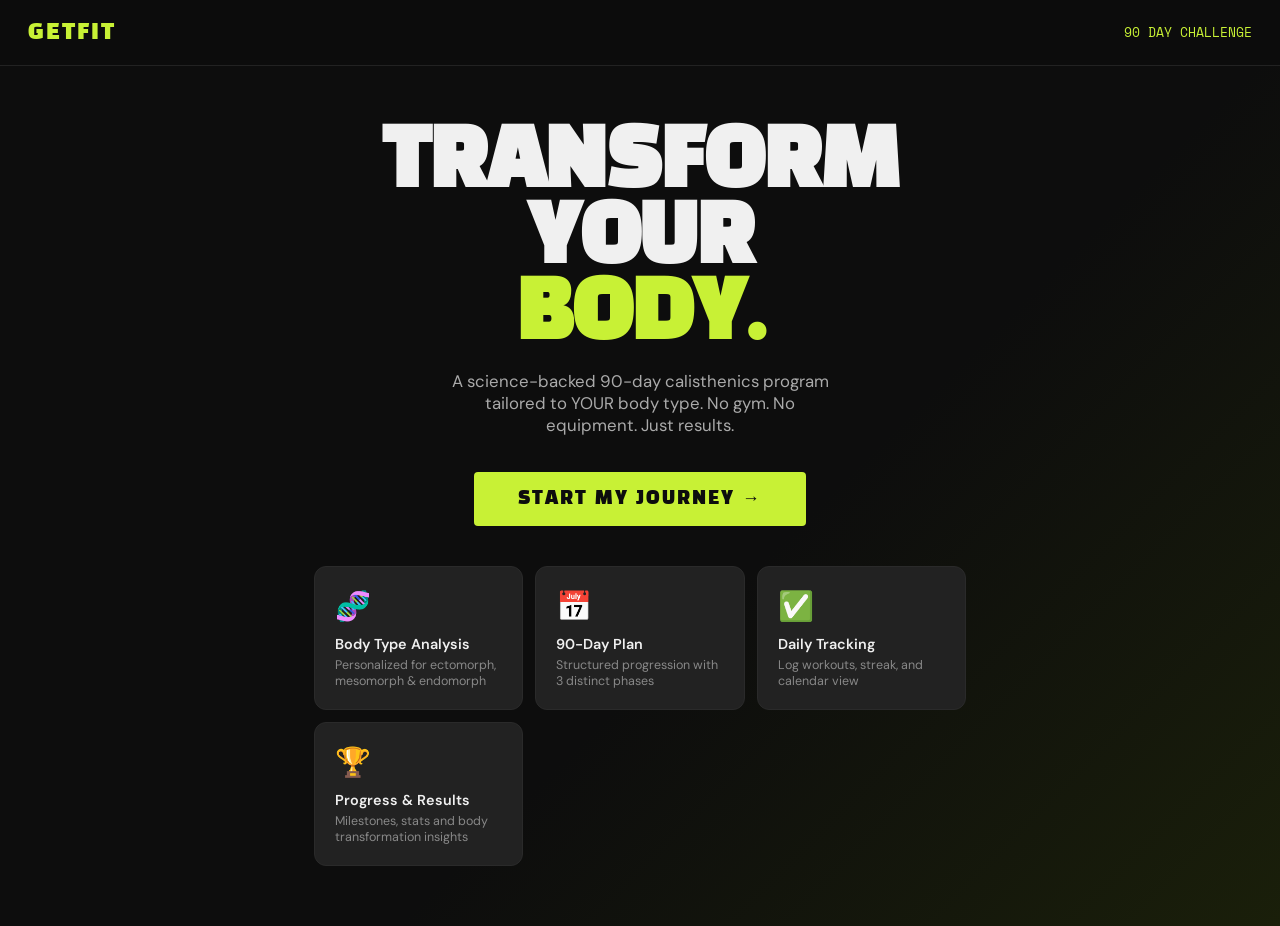
==== index.html @ 07b2e041 "Rename GetFit.html to index.html" ====
<!DOCTYPE html>
<html lang="en">
<head>
<meta charset="UTF-8">
<meta name="viewport" content="width=device-width, initial-scale=1.0">
<title>GET FIT — 90 Day Challenge</title>
<link href="https://fonts.googleapis.com/css2?family=Black+Han+Sans&family=DM+Sans:wght@300;400;500;600&family=Space+Mono:wght@400;700&display=swap" rel="stylesheet">
<style>
  :root {
    --lime: #C8F135;
    --dark: #0D0D0D;
    --mid: #1A1A1A;
    --card: #222222;
    --muted: #555;
    --text: #F0F0F0;
    --accent: #FF5733;
    --blue: #3BAFDA;
  }
  *{margin:0;padding:0;box-sizing:border-box;}
  body{background:var(--dark);color:var(--text);font-family:'DM Sans',sans-serif;min-height:100vh;overflow-x:hidden;}
  
  /* NAV */
  nav{display:flex;justify-content:space-between;align-items:center;padding:18px 28px;border-bottom:1px solid #222;position:sticky;top:0;z-index:100;background:rgba(13,13,13,0.95);backdrop-filter:blur(8px);}
  .logo{font-family:'Black Han Sans',sans-serif;font-size:1.4rem;letter-spacing:2px;color:var(--lime);}
  .nav-day{font-family:'Space Mono',monospace;font-size:.8rem;color:var(--muted);}
  .nav-streak{background:var(--lime);color:var(--dark);border-radius:20px;padding:4px 12px;font-family:'Space Mono',monospace;font-size:.75rem;font-weight:700;}
  
  /* SCREENS */
  .screen{display:none;min-height:calc(100vh - 61px);}
  .screen.active{display:block;}
  
  /* ONBOARDING */
  #onboarding{background:linear-gradient(135deg,#0D0D0D 60%,#1a1f0a);}
  .onb-hero{text-align:center;padding:60px 24px 40px;}
  .onb-hero h1{font-family:'Black Han Sans',sans-serif;font-size:clamp(2.8rem,8vw,5rem);line-height:.95;letter-spacing:-1px;margin-bottom:16px;}
  .onb-hero h1 span{color:var(--lime);}
  .onb-hero p{color:#aaa;font-size:1.05rem;max-width:400px;margin:0 auto 36px;}
  .start-btn{background:var(--lime);color:var(--dark);border:none;padding:16px 44px;font-family:'Black Han Sans',sans-serif;font-size:1.1rem;letter-spacing:2px;border-radius:4px;cursor:pointer;transition:transform .15s,box-shadow .15s;}
  .start-btn:hover{transform:translateY(-2px);box-shadow:0 8px 30px rgba(200,241,53,.3);}
  .features-grid{display:grid;grid-template-columns:repeat(auto-fit,minmax(160px,1fr));gap:12px;padding:0 24px 60px;max-width:700px;margin:0 auto;}
  .feat-card{background:var(--card);border-radius:12px;padding:20px;border:1px solid #2a2a2a;}
  .feat-icon{font-size:1.8rem;margin-bottom:10px;}
  .feat-card h3{font-size:.9rem;font-weight:600;margin-bottom:4px;}
  .feat-card p{font-size:.78rem;color:#888;}
  
  /* QUIZ */
  #quiz{padding:30px 24px;max-width:600px;margin:0 auto;}
  .progress-bar{height:4px;background:#222;border-radius:2px;margin-bottom:36px;}
  .progress-fill{height:100%;background:var(--lime);border-radius:2px;transition:width .4s;}
  .q-label{font-family:'Space Mono',monospace;font-size:.7rem;color:var(--lime);letter-spacing:3px;margin-bottom:10px;}
  .q-text{font-family:'Black Han Sans',sans-serif;font-size:1.8rem;line-height:1.1;margin-bottom:28px;}
  .options{display:grid;gap:10px;}
  .option-btn{background:var(--card);border:1.5px solid #333;border-radius:10px;padding:16px 20px;text-align:left;color:var(--text);cursor:pointer;font-family:'DM Sans',sans-serif;font-size:.95rem;transition:all .2s;display:flex;align-items:center;gap:14px;}
  .option-btn:hover{border-color:var(--lime);background:#2a2a00;}
  .option-btn.selected{border-color:var(--lime);background:rgba(200,241,53,.12);color:var(--lime);}
  .option-icon{font-size:1.5rem;width:36px;flex-shrink:0;}
  .q-nav{display:flex;gap:12px;margin-top:28px;}
  .q-back{background:transparent;border:1.5px solid #333;color:#aaa;padding:12px 24px;border-radius:8px;cursor:pointer;font-family:'DM Sans',sans-serif;}
  .q-next{background:var(--lime);color:var(--dark);border:none;padding:12px 32px;border-radius:8px;cursor:pointer;font-family:'Black Han Sans',sans-serif;letter-spacing:1px;flex:1;font-size:1rem;}
  .q-next:disabled{opacity:.3;cursor:not-allowed;}
  
  /* RESULT / PLAN */
  #plan{padding:24px;max-width:680px;margin:0 auto;}
  .body-type-badge{display:inline-flex;align-items:center;gap:10px;background:var(--card);border:1px solid var(--lime);border-radius:30px;padding:10px 20px;margin-bottom:24px;}
  .bt-label{font-family:'Space Mono',monospace;font-size:.7rem;color:var(--lime);}
  .bt-name{font-family:'Black Han Sans',sans-serif;font-size:1.1rem;}
  .plan-hero h2{font-family:'Black Han Sans',sans-serif;font-size:2rem;line-height:1.1;margin-bottom:8px;}
  .plan-hero p{color:#aaa;font-size:.95rem;margin-bottom:24px;}
  .stats-row{display:grid;grid-template-columns:repeat(3,1fr);gap:10px;margin-bottom:24px;}
  .stat-box{background:var(--card);border-radius:10px;padding:16px;text-align:center;border:1px solid #2a2a2a;}
  .stat-num{font-family:'Black Han Sans',sans-serif;font-size:1.5rem;color:var(--lime);}
  .stat-lbl{font-size:.72rem;color:#888;margin-top:2px;}
  .section-title{font-family:'Black Han Sans',sans-serif;font-size:1rem;letter-spacing:2px;color:var(--muted);margin:28px 0 12px;text-transform:uppercase;}
  
  /* WEEKS */
  .week-card{background:var(--card);border-radius:12px;margin-bottom:12px;overflow:hidden;border:1px solid #2a2a2a;}
  .week-header{display:flex;align-items:center;gap:14px;padding:16px 20px;cursor:pointer;transition:background .2s;}
  .week-header:hover{background:#2a2a2a;}
  .week-num{font-family:'Space Mono',monospace;font-size:.7rem;color:var(--lime);background:rgba(200,241,53,.1);border-radius:6px;padding:4px 10px;}
  .week-title{font-weight:600;font-size:.95rem;flex:1;}
  .week-phase{font-size:.78rem;color:#888;}
  .week-chevron{color:#555;font-size:1.1rem;transition:transform .3s;}
  .week-card.open .week-chevron{transform:rotate(180deg);}
  .week-body{display:none;padding:0 20px 16px;}
  .week-card.open .week-body{display:block;}
  .day-list{display:grid;gap:8px;}
  .day-item{display:flex;align-items:flex-start;gap:12px;background:#1a1a1a;border-radius:8px;padding:12px 14px;}
  .day-dot{width:28px;height:28px;border-radius:50%;background:var(--card);border:2px solid #333;display:flex;align-items:center;justify-content:center;font-family:'Space Mono',monospace;font-size:.65rem;flex-shrink:0;margin-top:1px;}
  .day-dot.rest{border-color:#444;color:#555;}
  .day-dot.active{border-color:var(--lime);color:var(--lime);}
  .day-name{font-weight:600;font-size:.88rem;margin-bottom:3px;}
  .day-desc{font-size:.78rem;color:#888;}
  .day-exercises{display:flex;flex-wrap:wrap;gap:6px;margin-top:6px;}
  .ex-tag{background:#2a2a2a;border-radius:4px;padding:3px 9px;font-size:.72rem;color:#ccc;}
  
  /* TRACKER */
  #tracker{padding:24px;max-width:680px;margin:0 auto;}
  .today-card{background:linear-gradient(135deg,var(--card),#1a2000);border:1.5px solid var(--lime);border-radius:16px;padding:24px;margin-bottom:24px;}
  .today-label{font-family:'Space Mono',monospace;font-size:.7rem;color:var(--lime);letter-spacing:3px;margin-bottom:6px;}
  .today-title{font-family:'Black Han Sans',sans-serif;font-size:1.6rem;margin-bottom:4px;}
  .today-sub{font-size:.85rem;color:#aaa;margin-bottom:20px;}
  .exercise-list{display:grid;gap:10px;}
  .ex-item{display:flex;align-items:center;gap:14px;background:rgba(0,0,0,.3);border-radius:10px;padding:14px 16px;cursor:pointer;transition:all .2s;border:1.5px solid transparent;}
  .ex-item.done{border-color:var(--lime);background:rgba(200,241,53,.08);}
  .ex-check{width:26px;height:26px;border-radius:50%;border:2px solid #444;display:flex;align-items:center;justify-content:center;flex-shrink:0;font-size:.8rem;transition:all .2s;}
  .ex-item.done .ex-check{background:var(--lime);border-color:var(--lime);color:var(--dark);}
  .ex-info{flex:1;}
  .ex-name{font-weight:600;font-size:.92rem;}
  .ex-sets{font-size:.78rem;color:#888;}
  .ex-item.done .ex-name{color:var(--lime);}
  .complete-btn{width:100%;background:var(--lime);color:var(--dark);border:none;padding:16px;border-radius:10px;font-family:'Black Han Sans',sans-serif;font-size:1.05rem;letter-spacing:2px;cursor:pointer;margin-top:18px;transition:all .2s;}
  .complete-btn:hover{background:#d4f55a;}
  .complete-btn:disabled{background:#333;color:#666;cursor:not-allowed;}
  
  /* CALENDAR */
  .cal-grid{display:grid;grid-template-columns:repeat(7,1fr);gap:4px;margin-bottom:24px;}
  .cal-day-hdr{text-align:center;font-family:'Space Mono',monospace;font-size:.65rem;color:#555;padding:6px 0;}
  .cal-cell{aspect-ratio:1;border-radius:8px;display:flex;align-items:center;justify-content:center;font-size:.75rem;font-family:'Space Mono',monospace;cursor:pointer;border:1.5px solid transparent;transition:all .15s;}
  .cal-cell.empty{background:transparent;cursor:default;}
  .cal-cell.future{background:#1a1a1a;color:#555;}
  .cal-cell.completed{background:rgba(200,241,53,.2);border-color:var(--lime);color:var(--lime);}
  .cal-cell.rest-day{background:rgba(255,87,51,.1);border-color:#ff573344;color:#ff5733;}
  .cal-cell.today-cell{background:var(--lime);color:var(--dark);font-weight:700;}
  .cal-cell.missed{background:rgba(255,87,51,.15);border-color:#ff573333;color:#ff5733aa;}
  
  /* PROGRESS */
  #progress{padding:24px;max-width:680px;margin:0 auto;}
  .progress-ring-wrap{display:flex;flex-direction:column;align-items:center;margin-bottom:28px;}
  .ring-labels{display:flex;gap:24px;margin-top:12px;}
  .ring-lbl{text-align:center;}
  .ring-lbl span{display:block;font-family:'Black Han Sans',sans-serif;font-size:1.3rem;color:var(--lime);}
  .ring-lbl p{font-size:.75rem;color:#888;}
  .chart-bar-wrap{margin-bottom:24px;}
  .bar-row{display:flex;align-items:center;gap:12px;margin-bottom:8px;}
  .bar-label{font-size:.8rem;width:80px;color:#aaa;flex-shrink:0;}
  .bar-track{flex:1;height:10px;background:#222;border-radius:5px;overflow:hidden;}
  .bar-fill{height:100%;border-radius:5px;background:var(--lime);transition:width 1s;}
  .bar-val{font-family:'Space Mono',monospace;font-size:.75rem;color:var(--lime);width:36px;text-align:right;}
  .milestone-list{display:grid;gap:10px;}
  .milestone{display:flex;align-items:center;gap:14px;background:var(--card);border-radius:10px;padding:14px 16px;border:1px solid #2a2a2a;}
  .milestone.earned{border-color:var(--lime);}
  .ms-icon{font-size:1.6rem;}
  .ms-name{font-weight:600;font-size:.9rem;}
  .ms-desc{font-size:.75rem;color:#888;}
  .ms-badge{margin-left:auto;font-family:'Space Mono',monospace;font-size:.65rem;padding:4px 10px;border-radius:20px;}
  .milestone.earned .ms-badge{background:rgba(200,241,53,.15);color:var(--lime);}
  .milestone:not(.earned) .ms-badge{background:#222;color:#555;}
  
  /* BOTTOM NAV */
  .bottom-nav{position:fixed;bottom:0;left:0;right:0;background:rgba(13,13,13,.97);border-top:1px solid #222;display:flex;backdrop-filter:blur(8px);z-index:100;}
  .nav-btn{flex:1;display:flex;flex-direction:column;align-items:center;gap:4px;padding:12px 8px;cursor:pointer;border:none;background:transparent;color:#555;transition:color .2s;font-family:'DM Sans',sans-serif;}
  .nav-btn.active{color:var(--lime);}
  .nav-btn svg{width:22px;height:22px;}
  .nav-btn span{font-size:.65rem;letter-spacing:.5px;}
  
  .hidden-nav{padding-bottom:70px;}
  
  /* MODALS */
  .modal-overlay{display:none;position:fixed;inset:0;background:rgba(0,0,0,.8);z-index:200;align-items:center;justify-content:center;padding:20px;}
  .modal-overlay.show{display:flex;}
  .modal{background:var(--card);border-radius:16px;padding:28px;max-width:400px;width:100%;border:1px solid #333;animation:slideUp .3s ease;}
  @keyframes slideUp{from{transform:translateY(30px);opacity:0}to{transform:translateY(0);opacity:1}}
  .modal h3{font-family:'Black Han Sans',sans-serif;font-size:1.4rem;margin-bottom:8px;}
  .modal p{color:#aaa;font-size:.9rem;margin-bottom:20px;}
  .modal-actions{display:flex;gap:10px;}
  .modal-actions button{flex:1;padding:12px;border-radius:8px;cursor:pointer;font-family:'DM Sans',sans-serif;font-weight:600;}
  .m-cancel{background:transparent;border:1.5px solid #333;color:#aaa;}
  .m-confirm{background:var(--lime);color:var(--dark);border:none;}
  
  /* TOAST */
  .toast{position:fixed;bottom:80px;left:50%;transform:translateX(-50%) translateY(20px);background:var(--lime);color:var(--dark);padding:12px 24px;border-radius:30px;font-weight:600;font-size:.88rem;opacity:0;transition:all .3s;z-index:300;white-space:nowrap;}
  .toast.show{opacity:1;transform:translateX(-50%) translateY(0);}

  /* BODY TYPE CARDS */
  .bt-grid{display:grid;grid-template-columns:repeat(3,1fr);gap:10px;margin-top:10px;}
  .bt-card{background:var(--card);border:1.5px solid #333;border-radius:10px;padding:14px;text-align:center;cursor:pointer;transition:all .2s;}
  .bt-card:hover,.bt-card.selected{border-color:var(--lime);background:rgba(200,241,53,.07);}
  .bt-card.selected .bt-icon{filter:none;}
  .bt-icon{font-size:2rem;margin-bottom:6px;filter:grayscale(.5);}
  .bt-card h4{font-size:.85rem;font-weight:700;margin-bottom:3px;}
  .bt-card p{font-size:.7rem;color:#888;line-height:1.3;}

  svg.ring{transform:rotate(-90deg);}
  .ring-text{font-family:'Black Han Sans',sans-serif;fill:var(--lime);font-size:28px;}
  .ring-sub{fill:#888;font-size:11px;}
</style>
</head>
<body>

<!-- ONBOARDING -->
<div id="onboarding" class="screen active">
  <nav>
    <div class="logo">GETFIT</div>
    <div class="nav-day" style="color:var(--lime)">90 DAY CHALLENGE</div>
  </nav>
  <div class="onb-hero">
    <h1>TRANSFORM<br>YOUR<br><span>BODY.</span></h1>
    <p>A science-backed 90-day calisthenics program tailored to YOUR body type. No gym. No equipment. Just results.</p>
    <button class="start-btn" onclick="showScreen('quiz')">START MY JOURNEY →</button>
  </div>
  <div class="features-grid">
    <div class="feat-card"><div class="feat-icon">🧬</div><h3>Body Type Analysis</h3><p>Personalized for ectomorph, mesomorph & endomorph</p></div>
    <div class="feat-card"><div class="feat-icon">📅</div><h3>90-Day Plan</h3><p>Structured progression with 3 distinct phases</p></div>
    <div class="feat-card"><div class="feat-icon">✅</div><h3>Daily Tracking</h3><p>Log workouts, streak, and calendar view</p></div>
    <div class="feat-card"><div class="feat-icon">🏆</div><h3>Progress & Results</h3><p>Milestones, stats and body transformation insights</p></div>
  </div>
</div>

<!-- QUIZ -->
<div id="quiz" class="screen">
  <div style="padding:18px 24px;border-bottom:1px solid #1a1a1a;display:flex;justify-content:space-between;align-items:center;">
    <div class="logo">GETFIT</div>
    <div class="nav-day" id="q-counter">Q 1/6</div>
  </div>
  <div style="padding:24px;max-width:600px;margin:0 auto;">
    <div class="progress-bar"><div class="progress-fill" id="quiz-progress" style="width:16%"></div></div>
    <div class="q-label" id="q-label">STEP 01</div>
    <div class="q-text" id="q-text">Loading...</div>
    <div class="options" id="q-options"></div>
    <div class="q-nav" style="margin-top:24px;">
      <button class="q-back" id="q-back" onclick="prevQ()">← Back</button>
      <button class="q-next" id="q-next" onclick="nextQ()" disabled>Continue →</button>
    </div>
  </div>
</div>

<!-- PLAN -->
<div id="plan" class="screen hidden-nav">
  <div id="plan-content"></div>
</div>

<!-- TRACKER -->
<div id="tracker" class="screen hidden-nav">
  <div id="tracker-content"></div>
</div>

<!-- PROGRESS -->
<div id="progress" class="screen hidden-nav">
  <div id="progress-content"></div>
</div>

<!-- BOTTOM NAV (hidden until plan is set) -->
<div class="bottom-nav" id="bottom-nav" style="display:none;">
  <button class="nav-btn" id="nav-plan" onclick="switchTab('plan')">
    <svg viewBox="0 0 24 24" fill="none" stroke="currentColor" stroke-width="2"><rect x="3" y="3" width="7" height="7"/><rect x="14" y="3" width="7" height="7"/><rect x="3" y="14" width="7" height="7"/><rect x="14" y="14" width="7" height="7"/></svg>
    <span>PLAN</span>
  </button>
  <button class="nav-btn" id="nav-tracker" onclick="switchTab('tracker')">
    <svg viewBox="0 0 24 24" fill="none" stroke="currentColor" stroke-width="2"><polyline points="9 11 12 14 22 4"/><path d="M21 12v7a2 2 0 01-2 2H5a2 2 0 01-2-2V5a2 2 0 012-2h11"/></svg>
    <span>TODAY</span>
  </button>
  <button class="nav-btn" id="nav-progress" onclick="switchTab('progress')">
    <svg viewBox="0 0 24 24" fill="none" stroke="currentColor" stroke-width="2"><line x1="18" y1="20" x2="18" y2="10"/><line x1="12" y1="20" x2="12" y2="4"/><line x1="6" y1="20" x2="6" y2="14"/></svg>
    <span>PROGRESS</span>
  </button>
</div>

<!-- MODAL -->
<div class="modal-overlay" id="modal-overlay">
  <div class="modal">
    <h3 id="modal-title">Great work! 💪</h3>
    <p id="modal-body">Day completed!</p>
    <div class="modal-actions">
      <button class="m-cancel" id="modal-cancel" onclick="closeModal()">Cancel</button>
      <button class="m-confirm" id="modal-confirm">Confirm</button>
    </div>
  </div>
</div>
<div class="toast" id="toast"></div>

<script>
// ---- STATE ----
let state = JSON.parse(localStorage.getItem('gf90') || '{}');
if(!state.answers) state.answers = {};
if(!state.completedDays) state.completedDays = {};
if(!state.startDate) state.startDate = null;
if(!state.plan) state.plan = null;

// ---- QUIZ DATA ----
const questions = [
  {
    label:'STEP 01', text:'What is your body type?', key:'bodyType',
    options:[
      {icon:'🦴',label:'Ectomorph',desc:'Slim, hard to gain weight',val:'ecto'},
      {icon:'💪',label:'Mesomorph',desc:'Athletic, gains muscle easily',val:'meso'},
      {icon:'🔥',label:'Endomorph',desc:'Stocky, gains fat easily',val:'endo'}
    ],
    type:'body'
  },
  {
    label:'STEP 02', text:'What is your current fitness level?', key:'level',
    options:[
      {icon:'🌱',label:'Beginner',desc:'Little to no exercise experience',val:'beginner'},
      {icon:'⚡',label:'Intermediate',desc:'Work out 1–3 times a week',val:'inter'},
      {icon:'🔥',label:'Advanced',desc:'Train 4+ days a week consistently',val:'advanced'}
    ]
  },
  {
    label:'STEP 03', text:'What is your primary goal?', key:'goal',
    options:[
      {icon:'🏋️',label:'Build Muscle',desc:'Gain size and strength',val:'muscle'},
      {icon:'⚖️',label:'Lose Fat',desc:'Burn calories and slim down',val:'fat'},
      {icon:'🤸',label:'Get Athletic',desc:'Improve endurance and mobility',val:'athletic'},
      {icon:'💡',label:'Overall Fitness',desc:'Well-rounded health improvement',val:'overall'}
    ]
  },
  {
    label:'STEP 04', text:'How many days can you train per week?', key:'days',
    options:[
      {icon:'3️⃣',label:'3 Days/Week',desc:'Recommended for beginners',val:3},
      {icon:'4️⃣',label:'4 Days/Week',desc:'Balanced training split',val:4},
      {icon:'5️⃣',label:'5 Days/Week',desc:'For dedicated athletes',val:5}
    ]
  },
  {
    label:'STEP 05', text:'Where will you train?', key:'location',
    options:[
      {icon:'🏠',label:'Home',desc:'No equipment needed',val:'home'},
      {icon:'🌳',label:'Outdoors',desc:'Park, playground etc.',val:'outdoor'},
      {icon:'🏋️',label:'Gym',desc:'Access to pull-up bars etc.',val:'gym'}
    ]
  },
  {
    label:'STEP 06', text:'How long can you train each session?', key:'duration',
    options:[
      {icon:'⚡',label:'20–30 min',desc:'Quick and efficient',val:25},
      {icon:'🕐',label:'30–45 min',desc:'Standard session',val:40},
      {icon:'💪',label:'45–60 min',desc:'Full workout',val:55}
    ]
  }
];

let currentQ = 0;
let selected = null;

function renderQ(){
  const q = questions[currentQ];
  document.getElementById('q-label').textContent = q.label;
  document.getElementById('q-text').textContent = q.text;
  document.getElementById('q-counter').textContent = `Q ${currentQ+1}/${questions.length}`;
  document.getElementById('quiz-progress').style.width = `${((currentQ+1)/questions.length)*100}%`;
  document.getElementById('q-back').style.display = currentQ===0?'none':'block';
  selected = state.answers[q.key] ?? null;

  const opts = document.getElementById('q-options');
  if(q.type === 'body'){
    opts.innerHTML = `<div c
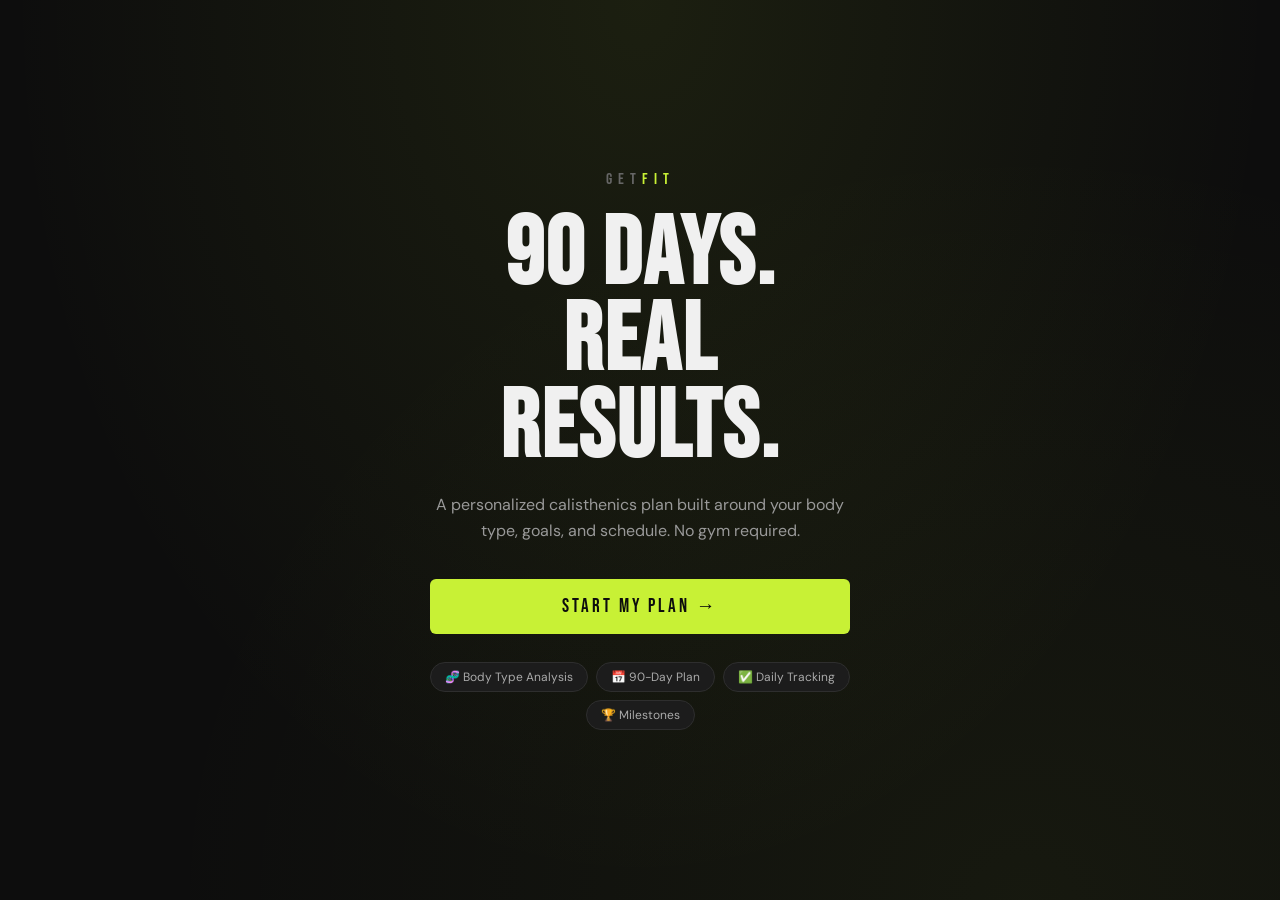
==== commit e2731ff8: "Update index.html" ====
--- a/index.html
+++ b/index.html
@@ -4,344 +4,408 @@
 <meta charset="UTF-8">
 <meta name="viewport" content="width=device-width, initial-scale=1.0">
 <title>GET FIT — 90 Day Challenge</title>
-<link href="https://fonts.googleapis.com/css2?family=Black+Han+Sans&family=DM+Sans:wght@300;400;500;600&family=Space+Mono:wght@400;700&display=swap" rel="stylesheet">
+<link href="https://fonts.googleapis.com/css2?family=Bebas+Neue&family=DM+Sans:wght@300;400;500;600;700&family=Space+Mono&display=swap" rel="stylesheet">
 <style>
-  :root {
-    --lime: #C8F135;
-    --dark: #0D0D0D;
-    --mid: #1A1A1A;
-    --card: #222222;
-    --muted: #555;
-    --text: #F0F0F0;
-    --accent: #FF5733;
-    --blue: #3BAFDA;
-  }
-  *{margin:0;padding:0;box-sizing:border-box;}
-  body{background:var(--dark);color:var(--text);font-family:'DM Sans',sans-serif;min-height:100vh;overflow-x:hidden;}
-  
-  /* NAV */
-  nav{display:flex;justify-content:space-between;align-items:center;padding:18px 28px;border-bottom:1px solid #222;position:sticky;top:0;z-index:100;background:rgba(13,13,13,0.95);backdrop-filter:blur(8px);}
-  .logo{font-family:'Black Han Sans',sans-serif;font-size:1.4rem;letter-spacing:2px;color:var(--lime);}
-  .nav-day{font-family:'Space Mono',monospace;font-size:.8rem;color:var(--muted);}
-  .nav-streak{background:var(--lime);color:var(--dark);border-radius:20px;padding:4px 12px;font-family:'Space Mono',monospace;font-size:.75rem;font-weight:700;}
-  
-  /* SCREENS */
-  .screen{display:none;min-height:calc(100vh - 61px);}
-  .screen.active{display:block;}
-  
-  /* ONBOARDING */
-  #onboarding{background:linear-gradient(135deg,#0D0D0D 60%,#1a1f0a);}
-  .onb-hero{text-align:center;padding:60px 24px 40px;}
-  .onb-hero h1{font-family:'Black Han Sans',sans-serif;font-size:clamp(2.8rem,8vw,5rem);line-height:.95;letter-spacing:-1px;margin-bottom:16px;}
-  .onb-hero h1 span{color:var(--lime);}
-  .onb-hero p{color:#aaa;font-size:1.05rem;max-width:400px;margin:0 auto 36px;}
-  .start-btn{background:var(--lime);color:var(--dark);border:none;padding:16px 44px;font-family:'Black Han Sans',sans-serif;font-size:1.1rem;letter-spacing:2px;border-radius:4px;cursor:pointer;transition:transform .15s,box-shadow .15s;}
-  .start-btn:hover{transform:translateY(-2px);box-shadow:0 8px 30px rgba(200,241,53,.3);}
-  .features-grid{display:grid;grid-template-columns:repeat(auto-fit,minmax(160px,1fr));gap:12px;padding:0 24px 60px;max-width:700px;margin:0 auto;}
-  .feat-card{background:var(--card);border-radius:12px;padding:20px;border:1px solid #2a2a2a;}
-  .feat-icon{font-size:1.8rem;margin-bottom:10px;}
-  .feat-card h3{font-size:.9rem;font-weight:600;margin-bottom:4px;}
-  .feat-card p{font-size:.78rem;color:#888;}
-  
-  /* QUIZ */
-  #quiz{padding:30px 24px;max-width:600px;margin:0 auto;}
-  .progress-bar{height:4px;background:#222;border-radius:2px;margin-bottom:36px;}
-  .progress-fill{height:100%;background:var(--lime);border-radius:2px;transition:width .4s;}
-  .q-label{font-family:'Space Mono',monospace;font-size:.7rem;color:var(--lime);letter-spacing:3px;margin-bottom:10px;}
-  .q-text{font-family:'Black Han Sans',sans-serif;font-size:1.8rem;line-height:1.1;margin-bottom:28px;}
-  .options{display:grid;gap:10px;}
-  .option-btn{background:var(--card);border:1.5px solid #333;border-radius:10px;padding:16px 20px;text-align:left;color:var(--text);cursor:pointer;font-family:'DM Sans',sans-serif;font-size:.95rem;transition:all .2s;display:flex;align-items:center;gap:14px;}
-  .option-btn:hover{border-color:var(--lime);background:#2a2a00;}
-  .option-btn.selected{border-color:var(--lime);background:rgba(200,241,53,.12);color:var(--lime);}
-  .option-icon{font-size:1.5rem;width:36px;flex-shrink:0;}
-  .q-nav{display:flex;gap:12px;margin-top:28px;}
-  .q-back{background:transparent;border:1.5px solid #333;color:#aaa;padding:12px 24px;border-radius:8px;cursor:pointer;font-family:'DM Sans',sans-serif;}
-  .q-next{background:var(--lime);color:var(--dark);border:none;padding:12px 32px;border-radius:8px;cursor:pointer;font-family:'Black Han Sans',sans-serif;letter-spacing:1px;flex:1;font-size:1rem;}
-  .q-next:disabled{opacity:.3;cursor:not-allowed;}
-  
-  /* RESULT / PLAN */
-  #plan{padding:24px;max-width:680px;margin:0 auto;}
-  .body-type-badge{display:inline-flex;align-items:center;gap:10px;background:var(--card);border:1px solid var(--lime);border-radius:30px;padding:10px 20px;margin-bottom:24px;}
-  .bt-label{font-family:'Space Mono',monospace;font-size:.7rem;color:var(--lime);}
-  .bt-name{font-family:'Black Han Sans',sans-serif;font-size:1.1rem;}
-  .plan-hero h2{font-family:'Black Han Sans',sans-serif;font-size:2rem;line-height:1.1;margin-bottom:8px;}
-  .plan-hero p{color:#aaa;font-size:.95rem;margin-bottom:24px;}
-  .stats-row{display:grid;grid-template-columns:repeat(3,1fr);gap:10px;margin-bottom:24px;}
-  .stat-box{background:var(--card);border-radius:10px;padding:16px;text-align:center;border:1px solid #2a2a2a;}
-  .stat-num{font-family:'Black Han Sans',sans-serif;font-size:1.5rem;color:var(--lime);}
-  .stat-lbl{font-size:.72rem;color:#888;margin-top:2px;}
-  .section-title{font-family:'Black Han Sans',sans-serif;font-size:1rem;letter-spacing:2px;color:var(--muted);margin:28px 0 12px;text-transform:uppercase;}
-  
-  /* WEEKS */
-  .week-card{background:var(--card);border-radius:12px;margin-bottom:12px;overflow:hidden;border:1px solid #2a2a2a;}
-  .week-header{display:flex;align-items:center;gap:14px;padding:16px 20px;cursor:pointer;transition:background .2s;}
-  .week-header:hover{background:#2a2a2a;}
-  .week-num{font-family:'Space Mono',monospace;font-size:.7rem;color:var(--lime);background:rgba(200,241,53,.1);border-radius:6px;padding:4px 10px;}
-  .week-title{font-weight:600;font-size:.95rem;flex:1;}
-  .week-phase{font-size:.78rem;color:#888;}
-  .week-chevron{color:#555;font-size:1.1rem;transition:transform .3s;}
-  .week-card.open .week-chevron{transform:rotate(180deg);}
-  .week-body{display:none;padding:0 20px 16px;}
-  .week-card.open .week-body{display:block;}
-  .day-list{display:grid;gap:8px;}
-  .day-item{display:flex;align-items:flex-start;gap:12px;background:#1a1a1a;border-radius:8px;padding:12px 14px;}
-  .day-dot{width:28px;height:28px;border-radius:50%;background:var(--card);border:2px solid #333;display:flex;align-items:center;justify-content:center;font-family:'Space Mono',monospace;font-size:.65rem;flex-shrink:0;margin-top:1px;}
-  .day-dot.rest{border-color:#444;color:#555;}
-  .day-dot.active{border-color:var(--lime);color:var(--lime);}
-  .day-name{font-weight:600;font-size:.88rem;margin-bottom:3px;}
-  .day-desc{font-size:.78rem;color:#888;}
-  .day-exercises{display:flex;flex-wrap:wrap;gap:6px;margin-top:6px;}
-  .ex-tag{background:#2a2a2a;border-radius:4px;padding:3px 9px;font-size:.72rem;color:#ccc;}
-  
-  /* TRACKER */
-  #tracker{padding:24px;max-width:680px;margin:0 auto;}
-  .today-card{background:linear-gradient(135deg,var(--card),#1a2000);border:1.5px solid var(--lime);border-radius:16px;padding:24px;margin-bottom:24px;}
-  .today-label{font-family:'Space Mono',monospace;font-size:.7rem;color:var(--lime);letter-spacing:3px;margin-bottom:6px;}
-  .today-title{font-family:'Black Han Sans',sans-serif;font-size:1.6rem;margin-bottom:4px;}
-  .today-sub{font-size:.85rem;color:#aaa;margin-bottom:20px;}
-  .exercise-list{display:grid;gap:10px;}
-  .ex-item{display:flex;align-items:center;gap:14px;background:rgba(0,0,0,.3);border-radius:10px;padding:14px 16px;cursor:pointer;transition:all .2s;border:1.5px solid transparent;}
-  .ex-item.done{border-color:var(--lime);background:rgba(200,241,53,.08);}
-  .ex-check{width:26px;height:26px;border-radius:50%;border:2px solid #444;display:flex;align-items:center;justify-content:center;flex-shrink:0;font-size:.8rem;transition:all .2s;}
-  .ex-item.done .ex-check{background:var(--lime);border-color:var(--lime);color:var(--dark);}
-  .ex-info{flex:1;}
-  .ex-name{font-weight:600;font-size:.92rem;}
-  .ex-sets{font-size:.78rem;color:#888;}
-  .ex-item.done .ex-name{color:var(--lime);}
-  .complete-btn{width:100%;background:var(--lime);color:var(--dark);border:none;padding:16px;border-radius:10px;font-family:'Black Han Sans',sans-serif;font-size:1.05rem;letter-spacing:2px;cursor:pointer;margin-top:18px;transition:all .2s;}
-  .complete-btn:hover{background:#d4f55a;}
-  .complete-btn:disabled{background:#333;color:#666;cursor:not-allowed;}
-  
-  /* CALENDAR */
-  .cal-grid{display:grid;grid-template-columns:repeat(7,1fr);gap:4px;margin-bottom:24px;}
-  .cal-day-hdr{text-align:center;font-family:'Space Mono',monospace;font-size:.65rem;color:#555;padding:6px 0;}
-  .cal-cell{aspect-ratio:1;border-radius:8px;display:flex;align-items:center;justify-content:center;font-size:.75rem;font-family:'Space Mono',monospace;cursor:pointer;border:1.5px solid transparent;transition:all .15s;}
-  .cal-cell.empty{background:transparent;cursor:default;}
-  .cal-cell.future{background:#1a1a1a;color:#555;}
-  .cal-cell.completed{background:rgba(200,241,53,.2);border-color:var(--lime);color:var(--lime);}
-  .cal-cell.rest-day{background:rgba(255,87,51,.1);border-color:#ff573344;color:#ff5733;}
-  .cal-cell.today-cell{background:var(--lime);color:var(--dark);font-weight:700;}
-  .cal-cell.missed{background:rgba(255,87,51,.15);border-color:#ff573333;color:#ff5733aa;}
-  
-  /* PROGRESS */
-  #progress{padding:24px;max-width:680px;margin:0 auto;}
-  .progress-ring-wrap{display:flex;flex-direction:column;align-items:center;margin-bottom:28px;}
-  .ring-labels{display:flex;gap:24px;margin-top:12px;}
-  .ring-lbl{text-align:center;}
-  .ring-lbl span{display:block;font-family:'Black Han Sans',sans-serif;font-size:1.3rem;color:var(--lime);}
-  .ring-lbl p{font-size:.75rem;color:#888;}
-  .chart-bar-wrap{margin-bottom:24px;}
-  .bar-row{display:flex;align-items:center;gap:12px;margin-bottom:8px;}
-  .bar-label{font-size:.8rem;width:80px;color:#aaa;flex-shrink:0;}
-  .bar-track{flex:1;height:10px;background:#222;border-radius:5px;overflow:hidden;}
-  .bar-fill{height:100%;border-radius:5px;background:var(--lime);transition:width 1s;}
-  .bar-val{font-family:'Space Mono',monospace;font-size:.75rem;color:var(--lime);width:36px;text-align:right;}
-  .milestone-list{display:grid;gap:10px;}
-  .milestone{display:flex;align-items:center;gap:14px;background:var(--card);border-radius:10px;padding:14px 16px;border:1px solid #2a2a2a;}
-  .milestone.earned{border-color:var(--lime);}
-  .ms-icon{font-size:1.6rem;}
-  .ms-name{font-weight:600;font-size:.9rem;}
-  .ms-desc{font-size:.75rem;color:#888;}
-  .ms-badge{margin-left:auto;font-family:'Space Mono',monospace;font-size:.65rem;padding:4px 10px;border-radius:20px;}
-  .milestone.earned .ms-badge{background:rgba(200,241,53,.15);color:var(--lime);}
-  .milestone:not(.earned) .ms-badge{background:#222;color:#555;}
-  
-  /* BOTTOM NAV */
-  .bottom-nav{position:fixed;bottom:0;left:0;right:0;background:rgba(13,13,13,.97);border-top:1px solid #222;display:flex;backdrop-filter:blur(8px);z-index:100;}
-  .nav-btn{flex:1;display:flex;flex-direction:column;align-items:center;gap:4px;padding:12px 8px;cursor:pointer;border:none;background:transparent;color:#555;transition:color .2s;font-family:'DM Sans',sans-serif;}
-  .nav-btn.active{color:var(--lime);}
-  .nav-btn svg{width:22px;height:22px;}
-  .nav-btn span{font-size:.65rem;letter-spacing:.5px;}
-  
-  .hidden-nav{padding-bottom:70px;}
-  
-  /* MODALS */
-  .modal-overlay{display:none;position:fixed;inset:0;background:rgba(0,0,0,.8);z-index:200;align-items:center;justify-content:center;padding:20px;}
-  .modal-overlay.show{display:flex;}
-  .modal{background:var(--card);border-radius:16px;padding:28px;max-width:400px;width:100%;border:1px solid #333;animation:slideUp .3s ease;}
-  @keyframes slideUp{from{transform:translateY(30px);opacity:0}to{transform:translateY(0);opacity:1}}
-  .modal h3{font-family:'Black Han Sans',sans-serif;font-size:1.4rem;margin-bottom:8px;}
-  .modal p{color:#aaa;font-size:.9rem;margin-bottom:20px;}
-  .modal-actions{display:flex;gap:10px;}
-  .modal-actions button{flex:1;padding:12px;border-radius:8px;cursor:pointer;font-family:'DM Sans',sans-serif;font-weight:600;}
-  .m-cancel{background:transparent;border:1.5px solid #333;color:#aaa;}
-  .m-confirm{background:var(--lime);color:var(--dark);border:none;}
-  
-  /* TOAST */
-  .toast{position:fixed;bottom:80px;left:50%;transform:translateX(-50%) translateY(20px);background:var(--lime);color:var(--dark);padding:12px 24px;border-radius:30px;font-weight:600;font-size:.88rem;opacity:0;transition:all .3s;z-index:300;white-space:nowrap;}
-  .toast.show{opacity:1;transform:translateX(-50%) translateY(0);}
-
-  /* BODY TYPE CARDS */
-  .bt-grid{display:grid;grid-template-columns:repeat(3,1fr);gap:10px;margin-top:10px;}
-  .bt-card{background:var(--card);border:1.5px solid #333;border-radius:10px;padding:14px;text-align:center;cursor:pointer;transition:all .2s;}
-  .bt-card:hover,.bt-card.selected{border-color:var(--lime);background:rgba(200,241,53,.07);}
-  .bt-card.selected .bt-icon{filter:none;}
-  .bt-icon{font-size:2rem;margin-bottom:6px;filter:grayscale(.5);}
-  .bt-card h4{font-size:.85rem;font-weight:700;margin-bottom:3px;}
-  .bt-card p{font-size:.7rem;color:#888;line-height:1.3;}
-
-  svg.ring{transform:rotate(-90deg);}
-  .ring-text{font-family:'Black Han Sans',sans-serif;fill:var(--lime);font-size:28px;}
-  .ring-sub{fill:#888;font-size:11px;}
+/* ===== RESET & ROOT ===== */
+*, *::before, *::after { margin: 0; padding: 0; box-sizing: border-box; }
+
+:root {
+  --lime: #C8F135;
+  --lime-dim: rgba(200,241,53,0.12);
+  --dark: #0D0D0D;
+  --card: #1C1C1C;
+  --card2: #242424;
+  --border: #2E2E2E;
+  --muted: #666;
+  --text: #F0F0F0;
+  --red: #FF4B3A;
+}
+
+html, body {
+  height: 100%;
+  background: var(--dark);
+  color: var(--text);
+  font-family: 'DM Sans', sans-serif;
+  overflow: hidden;
+}
+
+/* ===== SCREENS ===== */
+.screen { display: none; height: 100vh; overflow: hidden; }
+.screen.active { display: flex; flex-direction: column; }
+
+/* ===== WELCOME ===== */
+#screen-welcome { position: relative; align-items: center; justify-content: center; padding: 40px 28px; text-align: center; }
+.welcome-bg {
+  position: absolute; inset: 0; z-index: 0;
+  background: radial-gradient(ellipse at 50% 0%, rgba(200,241,53,0.08) 0%, transparent 70%),
+              radial-gradient(ellipse at 80% 100%, rgba(200,241,53,0.05) 0%, transparent 60%);
+}
+.welcome-content { position: relative; z-index: 1; max-width: 420px; }
+.brand { font-family: 'Bebas Neue', sans-serif; font-size: 1rem; letter-spacing: 6px; color: var(--muted); margin-bottom: 24px; }
+.brand span { color: var(--lime); }
+#screen-welcome h1 { font-family: 'Bebas Neue', sans-serif; font-size: clamp(3.5rem, 12vw, 6rem); line-height: 0.9; margin-bottom: 20px; letter-spacing: 2px; }
+#screen-welcome p { color: #999; font-size: 1rem; line-height: 1.6; margin-bottom: 36px; }
+.welcome-badges { display: flex; flex-wrap: wrap; gap: 8px; justify-content: center; margin-top: 28px; }
+.welcome-badges span { background: var(--card); border: 1px solid var(--border); border-radius: 20px; padding: 6px 14px; font-size: 0.75rem; color: #aaa; }
+
+/* ===== BUTTONS ===== */
+.btn-primary {
+  display: block; width: 100%;
+  background: var(--lime); color: var(--dark);
+  border: none; border-radius: 6px;
+  padding: 16px 24px;
+  font-family: 'Bebas Neue', sans-serif; font-size: 1.2rem; letter-spacing: 3px;
+  cursor: pointer;
+  transition: opacity 0.2s, transform 0.15s;
+}
+.btn-primary:hover { transform: translateY(-1px); opacity: 0.92; }
+.btn-primary:disabled { background: #2a2a2a; color: #555; cursor: not-allowed; transform: none; }
+
+/* ===== QUIZ ===== */
+#screen-quiz { background: var(--dark); }
+.quiz-header {
+  display: flex; align-items: center; justify-content: space-between;
+  padding: 16px 20px; border-bottom: 1px solid var(--border); flex-shrink: 0;
+}
+.btn-back { background: none; border: none; color: #888; font-family: 'DM Sans', sans-serif; font-size: 0.9rem; cursor: pointer; padding: 6px 0; }
+.btn-back:hover { color: var(--text); }
+.quiz-counter { font-family: 'Space Mono', monospace; font-size: 0.75rem; color: var(--muted); }
+
+.quiz-bar-wrap { height: 3px; background: #222; flex-shrink: 0; }
+.quiz-bar { height: 100%; background: var(--lime); transition: width 0.4s ease; }
+
+.quiz-body { flex: 1; overflow-y: auto; padding: 28px 20px 24px; display: flex; flex-direction: column; gap: 20px; max-width: 560px; margin: 0 auto; width: 100%; }
+.quiz-step { font-family: 'Space Mono', monospace; font-size: 0.65rem; letter-spacing: 4px; color: var(--lime); }
+.quiz-question { font-family: 'Bebas Neue', sans-serif; font-size: 2rem; line-height: 1.1; letter-spacing: 1px; }
+
+.quiz-options { display: flex; flex-direction: column; gap: 10px; flex: 1; }
+
+/* Standard option button */
+.opt-btn {
+  display: flex; align-items: center; gap: 14px;
+  background: var(--card); border: 1.5px solid var(--border);
+  border-radius: 10px; padding: 14px 18px;
+  color: var(--text); cursor: pointer;
+  font-family: 'DM Sans', sans-serif; font-size: 0.9rem;
+  text-align: left; width: 100%;
+  transition: border-color 0.15s, background 0.15s;
+  -webkit-tap-highlight-color: transparent;
+}
+.opt-btn:hover { border-color: #555; }
+.opt-btn.selected { border-color: var(--lime); background: var(--lime-dim); color: var(--lime); }
+.opt-icon { font-size: 1.4rem; flex-shrink: 0; width: 32px; text-align: center; }
+.opt-label { font-weight: 600; font-size: 0.9rem; }
+.opt-desc { font-size: 0.75rem; color: #888; margin-top: 2px; }
+.opt-btn.selected .opt-desc { color: rgba(200,241,53,0.6); }
+
+/* Body type grid */
+.body-type-grid { display: grid; grid-template-columns: repeat(3, 1fr); gap: 10px; }
+.bt-btn {
+  display: flex; flex-direction: column; align-items: center;
+  background: var(--card); border: 1.5px solid var(--border);
+  border-radius: 12px; padding: 18px 10px;
+  color: var(--text); cursor: pointer;
+  font-family: 'DM Sans', sans-serif;
+  text-align: center;
+  transition: border-color 0.15s, background 0.15s;
+  -webkit-tap-highlight-color: transparent;
+}
+.bt-btn:hover { border-color: #555; }
+.bt-btn.selected { border-color: var(--lime); background: var(--lime-dim); }
+.bt-btn .bt-icon { font-size: 2rem; margin-bottom: 8px; }
+.bt-btn .bt-name { font-weight: 700; font-size: 0.82rem; margin-bottom: 3px; }
+.bt-btn .bt-desc { font-size: 0.68rem; color: #888; line-height: 1.3; }
+.bt-btn.selected .bt-name { color: var(--lime); }
+
+/* ===== APP ===== */
+#screen-app { position: relative; }
+.tab { display: none; flex: 1; overflow: hidden; flex-direction: column; }
+.tab.active { display: flex; }
+.app-scroll { flex: 1; overflow-y: auto; padding: 20px 20px 90px; }
+
+/* BOTTOM NAV */
+.bottom-nav {
+  position: absolute; bottom: 0; left: 0; right: 0;
+  display: flex; height: 64px;
+  background: rgba(13,13,13,0.97); border-top: 1px solid var(--border);
+  backdrop-filter: blur(10px); z-index: 50;
+}
+.nav-item {
+  flex: 1; display: flex; flex-direction: column; align-items: center; justify-content: center; gap: 3px;
+  background: none; border: none; color: var(--muted);
+  font-family: 'Space Mono', monospace; font-size: 0.55rem; letter-spacing: 1px;
+  cursor: pointer; transition: color 0.2s;
+  -webkit-tap-highlight-color: transparent;
+}
+.nav-item svg { width: 20px; height: 20px; }
+.nav-item.active { color: var(--lime); }
+
+/* ===== PLAN TAB ===== */
+.plan-header { margin-bottom: 20px; }
+.plan-badge {
+  display: inline-flex; align-items: center; gap: 8px;
+  background: var(--card); border: 1px solid var(--lime); border-radius: 20px;
+  padding: 6px 14px; margin-bottom: 14px;
+  font-size: 0.8rem;
+}
+.plan-badge-label { font-family: 'Space Mono', monospace; font-size: 0.65rem; color: var(--lime); }
+.plan-title { font-family: 'Bebas Neue', sans-serif; font-size: 2rem; line-height: 1.05; margin-bottom: 6px; }
+.plan-sub { font-size: 0.85rem; color: #999; }
+
+.stats-row { display: grid; grid-template-columns: repeat(3, 1fr); gap: 8px; margin: 16px 0 24px; }
+.stat-box { background: var(--card); border-radius: 10px; padding: 14px; text-align: center; border: 1px solid var(--border); }
+.stat-num { font-family: 'Bebas Neue', sans-serif; font-size: 1.8rem; color: var(--lime); line-height: 1; }
+.stat-lbl { font-size: 0.65rem; color: var(--muted); margin-top: 3px; letter-spacing: 1px; }
+
+.tips-card { background: var(--card); border-left: 3px solid var(--lime); border-radius: 0 10px 10px 0; padding: 14px 16px; margin-bottom: 24px; }
+.tips-label { font-family: 'Space Mono', monospace; font-size: 0.65rem; color: var(--lime); letter-spacing: 3px; margin-bottom: 10px; }
+.tip-row { font-size: 0.83rem; color: #ccc; padding: 5px 0; border-bottom: 1px solid var(--border); }
+.tip-row:last-child { border-bottom: none; }
+
+.section-title { font-family: 'Space Mono', monospace; font-size: 0.65rem; color: var(--muted); letter-spacing: 3px; margin: 0 0 12px; text-transform: uppercase; }
+
+.week-card { background: var(--card); border: 1px solid var(--border); border-radius: 12px; margin-bottom: 10px; overflow: hidden; }
+.week-head { display: flex; align-items: center; gap: 12px; padding: 14px 16px; cursor: pointer; -webkit-tap-highlight-color: transparent; }
+.week-head:hover { background: var(--card2); }
+.week-tag { font-family: 'Space Mono', monospace; font-size: 0.65rem; color: var(--lime); background: var(--lime-dim); border-radius: 4px; padding: 3px 8px; flex-shrink: 0; }
+.week-name { flex: 1; font-weight: 600; font-size: 0.88rem; }
+.week-phase { font-size: 0.72rem; color: var(--muted); }
+.week-arrow { color: var(--muted); font-size: 0.8rem; transition: transform 0.25s; flex-shrink: 0; }
+.week-card.open .week-arrow { transform: rotate(180deg); }
+.week-body { display: none; padding: 0 16px 14px; }
+.week-card.open .week-body { display: block; }
+
+.day-row { display: flex; align-items: flex-start; gap: 12px; padding: 10px 0; border-bottom: 1px solid var(--border); }
+.day-row:last-child { border-bottom: none; }
+.day-num {
+  width: 30px; height: 30px; border-radius: 50%;
+  display: flex; align-items: center; justify-content: center;
+  font-family: 'Space Mono', monospace; font-size: 0.65rem;
+  flex-shrink: 0; border: 1.5px solid var(--border);
+}
+.day-num.work { border-color: var(--lime); color: var(--lime); }
+.day-num.rest { border-color: #333; color: #555; }
+.day-type { font-weight: 600; font-size: 0.85rem; margin-bottom: 4px; }
+.day-exercises { display: flex; flex-wrap: wrap; gap: 5px; margin-top: 4px; }
+.ex-chip { background: var(--card2); border-radius: 4px; padding: 2px 8px; font-size: 0.7rem; color: #ccc; }
+.rest-note { font-size: 0.75rem; color: var(--muted); }
+
+/* ===== TODAY TAB ===== */
+.today-header { margin-bottom: 20px; }
+.today-meta { font-family: 'Space Mono', monospace; font-size: 0.65rem; color: var(--muted); margin-bottom: 6px; }
+.today-title { font-family: 'Bebas Neue', sans-serif; font-size: 2rem; }
+.streak-bar { display: flex; align-items: center; justify-content: space-between; background: var(--card); border: 1px solid var(--border); border-radius: 10px; padding: 12px 16px; margin-bottom: 20px; }
+.streak-num { font-family: 'Bebas Neue', sans-serif; font-size: 1.8rem; color: var(--lime); }
+.streak-lbl { font-size: 0.7rem; color: var(--muted); }
+.streak-icon { font-size: 2rem; }
+
+.workout-card { background: linear-gradient(135deg, var(--card), #1a2000); border: 1.5px solid var(--lime); border-radius: 14px; padding: 20px; margin-bottom: 20px; }
+.wk-label { font-family: 'Space Mono', monospace; font-size: 0.65rem; color: var(--lime); letter-spacing: 3px; margin-bottom: 6px; }
+.wk-name { font-family: 'Bebas Neue', sans-serif; font-size: 1.6rem; margin-bottom: 4px; }
+.wk-sub { font-size: 0.8rem; color: #aaa; margin-bottom: 18px; }
+
+.ex-row {
+  display: flex; align-items: center; gap: 12px;
+  background: rgba(0,0,0,0.3); border-radius: 8px; padding: 12px 14px;
+  margin-bottom: 8px; cursor: pointer;
+  border: 1.5px solid transparent;
+  transition: border-color 0.2s, background 0.2s;
+  -webkit-tap-highlight-color: transparent;
+  user-select: none;
+}
+.ex-row.done { border-color: var(--lime); background: var(--lime-dim); }
+.ex-chk {
+  width: 26px; height: 26px; border-radius: 50%;
+  border: 2px solid #444; display: flex; align-items: center; justify-content: center;
+  flex-shrink: 0; font-size: 0.8rem; color: transparent;
+  transition: all 0.2s;
+}
+.ex-row.done .ex-chk { background: var(--lime); border-color: var(--lime); color: var(--dark); }
+.ex-text { flex: 1; }
+.ex-name { font-weight: 600; font-size: 0.88rem; }
+.ex-row.done .ex-name { color: var(--lime); }
+.ex-sets { font-size: 0.75rem; color: var(--muted); }
+
+.rest-day-card { background: var(--card); border: 1px solid var(--border); border-radius: 14px; padding: 32px 20px; text-align: center; margin-bottom: 20px; }
+.rest-icon { font-size: 3rem; margin-bottom: 12px; }
+.rest-title { font-family: 'Bebas Neue', sans-serif; font-size: 1.6rem; margin-bottom: 6px; }
+.rest-sub { font-size: 0.85rem; color: #999; }
+
+.done-card { background: var(--lime-dim); border: 1.5px solid var(--lime); border-radius: 14px; padding: 28px 20px; text-align: center; margin-bottom: 20px; }
+.done-icon { font-size: 3rem; margin-bottom: 10px; }
+.done-title { font-family: 'Bebas Neue', sans-serif; font-size: 1.6rem; color: var(--lime); margin-bottom: 6px; }
+.done-sub { font-size: 0.85rem; color: #aaa; }
+
+.calendar-wrap { margin-top: 4px; }
+.cal-days-hdr { display: grid; grid-template-columns: repeat(7, 1fr); gap: 3px; margin-bottom: 4px; }
+.cal-hdr-cell { text-align: center; font-family: 'Space Mono', monospace; font-size: 0.6rem; color: var(--muted); padding: 4px 0; }
+.cal-grid { display: grid; grid-template-columns: repeat(7, 1fr); gap: 3px; }
+.cal-cell {
+  aspect-ratio: 1; border-radius: 6px;
+  display: flex; align-items: center; justify-content: center;
+  font-family: 'Space Mono', monospace; font-size: 0.65rem;
+  border: 1.5px solid transparent;
+}
+.cal-cell.empty { background: transparent; }
+.cal-cell.future { background: #1a1a1a; color: #444; }
+.cal-cell.completed { background: var(--lime-dim); border-color: var(--lime); color: var(--lime); }
+.cal-cell.rest-day { background: rgba(255,75,58,0.08); border-color: rgba(255,75,58,0.2); color: rgba(255,75,58,0.6); }
+.cal-cell.today-cell { background: var(--lime); color: var(--dark); font-weight: 700; border-color: var(--lime); }
+.cal-cell.missed { background: rgba(255,75,58,0.1); border-color: rgba(255,75,58,0.15); color: rgba(255,75,58,0.5); }
+
+/* ===== PROGRESS TAB ===== */
+.ring-wrap { display: flex; flex-direction: column; align-items: center; margin-bottom: 24px; }
+.ring-svg { overflow: visible; }
+.ring-stats { display: flex; gap: 32px; margin-top: 14px; }
+.ring-stat { text-align: center; }
+.ring-stat-num { font-family: 'Bebas Neue', sans-serif; font-size: 1.5rem; color: var(--lime); display: block; }
+.ring-stat-lbl { font-size: 0.7rem; color: var(--muted); }
+
+.phase-bars { background: var(--card); border-radius: 12px; padding: 16px; margin-bottom: 20px; border: 1px solid var(--border); }
+.phase-label { font-family: 'Space Mono', monospace; font-size: 0.65rem; color: var(--lime); letter-spacing: 2px; margin-bottom: 14px; }
+.pbar-row { display: flex; align-items: center; gap: 10px; margin-bottom: 10px; }
+.pbar-row:last-child { margin-bottom: 0; }
+.pbar-name { font-size: 0.78rem; color: #aaa; width: 72px; flex-shrink: 0; }
+.pbar-track { flex: 1; height: 8px; background: #2a2a2a; border-radius: 4px; overflow: hidden; }
+.pbar-fill { height: 100%; background: var(--lime); border-radius: 4px; transition: width 0.8s ease; }
+.pbar-val { font-family: 'Space Mono', monospace; font-size: 0.7rem; color: var(--lime); width: 40px; text-align: right; }
+
+.milestone-list { display: flex; flex-direction: column; gap: 8px; }
+.ms-item {
+  display: flex; align-items: center; gap: 14px;
+  background: var(--card); border: 1px solid var(--border); border-radius: 10px; padding: 14px 16px;
+}
+.ms-item.earned { border-color: var(--lime); }
+.ms-icon-wrap { font-size: 1.6rem; flex-shrink: 0; }
+.ms-info { flex: 1; }
+.ms-name { font-weight: 700; font-size: 0.88rem; margin-bottom: 2px; }
+.ms-desc { font-size: 0.73rem; color: var(--muted); }
+.ms-badge { font-family: 'Space Mono', monospace; font-size: 0.62rem; padding: 4px 10px; border-radius: 20px; flex-shrink: 0; }
+.ms-item.earned .ms-badge { background: var(--lime-dim); color: var(--lime); }
+.ms-item:not(.earned) .ms-badge { background: #222; color: #555; }
+
+.transform-card { background: linear-gradient(135deg, #1a2000, var(--card)); border: 2px solid var(--lime); border-radius: 14px; padding: 28px; text-align: center; margin-top: 20px; }
+.transform-icon { font-size: 3rem; margin-bottom: 12px; }
+.transform-title { font-family: 'Bebas Neue', sans-serif; font-size: 1.8rem; color: var(--lime); margin-bottom: 8px; }
+.transform-sub { font-size: 0.85rem; color: #aaa; }
+
+/* ===== TOAST ===== */
+.toast {
+  position: fixed; bottom: 80px; left: 50%; transform: translateX(-50%) translateY(10px);
+  background: var(--lime); color: var(--dark);
+  padding: 11px 24px; border-radius: 30px;
+  font-weight: 700; font-size: 0.85rem;
+  opacity: 0; transition: opacity 0.3s, transform 0.3s;
+  pointer-events: none; z-index: 999; white-space: nowrap;
+}
+.toast.show { opacity: 1; transform: translateX(-50%) translateY(0); }
+
+/* ===== SCROLLBAR ===== */
+::-webkit-scrollbar { width: 4px; }
+::-webkit-scrollbar-track { background: transparent; }
+::-webkit-scrollbar-thumb { background: #333; border-radius: 2px; }
+
 </style>
 </head>
 <body>
 
-<!-- ONBOARDING -->
-<div id="onboarding" class="screen active">
-  <nav>
-    <div class="logo">GETFIT</div>
-    <div class="nav-day" style="color:var(--lime)">90 DAY CHALLENGE</div>
+<!-- SCREEN: WELCOME -->
+<div id="screen-welcome" class="screen active">
+  <div class="welcome-bg"></div>
+  <div class="welcome-content">
+    <div class="brand">GET<span>FIT</span></div>
+    <h1>90 DAYS.<br>REAL RESULTS.</h1>
+    <p>A personalized calisthenics plan built around your body type, goals, and schedule. No gym required.</p>
+    <button class="btn-primary" id="btn-start">START MY PLAN →</button>
+    <div class="welcome-badges">
+      <span>🧬 Body Type Analysis</span>
+      <span>📅 90-Day Plan</span>
+      <span>✅ Daily Tracking</span>
+      <span>🏆 Milestones</span>
+    </div>
+  </div>
+</div>
+
+<!-- SCREEN: QUIZ -->
+<div id="screen-quiz" class="screen">
+  <div class="quiz-header">
+    <button class="btn-back" id="btn-back">← Back</button>
+    <div class="quiz-counter" id="quiz-counter">1 / 6</div>
+  </div>
+  <div class="quiz-bar-wrap"><div class="quiz-bar" id="quiz-bar"></div></div>
+  <div class="quiz-body">
+    <div class="quiz-step" id="quiz-step">STEP 01</div>
+    <div class="quiz-question" id="quiz-question"></div>
+    <div class="quiz-options" id="quiz-options"></div>
+    <button class="btn-primary" id="btn-next" disabled>Continue →</button>
+  </div>
+</div>
+
+<!-- SCREEN: APP (Plan / Today / Progress) -->
+<div id="screen-app" class="screen">
+  <!-- TAB: PLAN -->
+  <div id="tab-plan" class="tab active">
+    <div class="app-scroll" id="plan-scroll">
+      <div id="plan-content"></div>
+    </div>
+  </div>
+  <!-- TAB: TODAY -->
+  <div id="tab-today" class="tab">
+    <div class="app-scroll" id="today-scroll">
+      <div id="today-content"></div>
+    </div>
+  </div>
+  <!-- TAB: PROGRESS -->
+  <div id="tab-progress" class="tab">
+    <div class="app-scroll" id="progress-scroll">
+      <div id="progress-content"></div>
+    </div>
+  </div>
+
+  <!-- BOTTOM NAV -->
+  <nav class="bottom-nav">
+    <button class="nav-item active" data-tab="plan">
+      <svg viewBox="0 0 24 24" fill="none" stroke="currentColor" stroke-width="2"><rect x="3" y="3" width="7" height="7" rx="1"/><rect x="14" y="3" width="7" height="7" rx="1"/><rect x="3" y="14" width="7" height="7" rx="1"/><rect x="14" y="14" width="7" height="7" rx="1"/></svg>
+      <span>PLAN</span>
+    </button>
+    <button class="nav-item" data-tab="today">
+      <svg viewBox="0 0 24 24" fill="none" stroke="currentColor" stroke-width="2"><polyline points="9 11 12 14 22 4"/><path d="M21 12v7a2 2 0 01-2 2H5a2 2 0 01-2-2V5a2 2 0 012-2h11"/></svg>
+      <span>TODAY</span>
+    </button>
+    <button class="nav-item" data-tab="progress">
+      <svg viewBox="0 0 24 24" fill="none" stroke="currentColor" stroke-width="2"><line x1="18" y1="20" x2="18" y2="10"/><line x1="12" y1="20" x2="12" y2="4"/><line x1="6" y1="20" x2="6" y2="14"/></svg>
+      <span>PROGRESS</span>
+    </button>
   </nav>
-  <div class="onb-hero">
-    <h1>TRANSFORM<br>YOUR<br><span>BODY.</span></h1>
-    <p>A science-backed 90-day calisthenics program tailored to YOUR body type. No gym. No equipment. Just results.</p>
-    <button class="start-btn" onclick="showScreen('quiz')">START MY JOURNEY →</button>
-  </div>
-  <div class="features-grid">
-    <div class="feat-card"><div class="feat-icon">🧬</div><h3>Body Type Analysis</h3><p>Personalized for ectomorph, mesomorph & endomorph</p></div>
-    <div class="feat-card"><div class="feat-icon">📅</div><h3>90-Day Plan</h3><p>Structured progression with 3 distinct phases</p></div>
-    <div class="feat-card"><div class="feat-icon">✅</div><h3>Daily Tracking</h3><p>Log workouts, streak, and calendar view</p></div>
-    <div class="feat-card"><div class="feat-icon">🏆</div><h3>Progress & Results</h3><p>Milestones, stats and body transformation insights</p></div>
-  </div>
 </div>
 
-<!-- QUIZ -->
-<div id="quiz" class="screen">
-  <div style="padding:18px 24px;border-bottom:1px solid #1a1a1a;display:flex;justify-content:space-between;align-items:center;">
-    <div class="logo">GETFIT</div>
-    <div class="nav-day" id="q-counter">Q 1/6</div>
-  </div>
-  <div style="padding:24px;max-width:600px;margin:0 auto;">
-    <div class="progress-bar"><div class="progress-fill" id="quiz-progress" style="width:16%"></div></div>
-    <div class="q-label" id="q-label">STEP 01</div>
-    <div class="q-text" id="q-text">Loading...</div>
-    <div class="options" id="q-options"></div>
-    <div class="q-nav" style="margin-top:24px;">
-      <button class="q-back" id="q-back" onclick="prevQ()">← Back</button>
-      <button class="q-next" id="q-next" onclick="nextQ()" disabled>Continue →</button>
-    </div>
-  </div>
-</div>
-
-<!-- PLAN -->
-<div id="plan" class="screen hidden-nav">
-  <div id="plan-content"></div>
-</div>
-
-<!-- TRACKER -->
-<div id="tracker" class="screen hidden-nav">
-  <div id="tracker-content"></div>
-</div>
-
-<!-- PROGRESS -->
-<div id="progress" class="screen hidden-nav">
-  <div id="progress-content"></div>
-</div>
-
-<!-- BOTTOM NAV (hidden until plan is set) -->
-<div class="bottom-nav" id="bottom-nav" style="display:none;">
-  <button class="nav-btn" id="nav-plan" onclick="switchTab('plan')">
-    <svg viewBox="0 0 24 24" fill="none" stroke="currentColor" stroke-width="2"><rect x="3" y="3" width="7" height="7"/><rect x="14" y="3" width="7" height="7"/><rect x="3" y="14" width="7" height="7"/><rect x="14" y="14" width="7" height="7"/></svg>
-    <span>PLAN</span>
-  </button>
-  <button class="nav-btn" id="nav-tracker" onclick="switchTab('tracker')">
-    <svg viewBox="0 0 24 24" fill="none" stroke="currentColor" stroke-width="2"><polyline points="9 11 12 14 22 4"/><path d="M21 12v7a2 2 0 01-2 2H5a2 2 0 01-2-2V5a2 2 0 012-2h11"/></svg>
-    <span>TODAY</span>
-  </button>
-  <button class="nav-btn" id="nav-progress" onclick="switchTab('progress')">
-    <svg viewBox="0 0 24 24" fill="none" stroke="currentColor" stroke-width="2"><line x1="18" y1="20" x2="18" y2="10"/><line x1="12" y1="20" x2="12" y2="4"/><line x1="6" y1="20" x2="6" y2="14"/></svg>
-    <span>PROGRESS</span>
-  </button>
-</div>
-
-<!-- MODAL -->
-<div class="modal-overlay" id="modal-overlay">
-  <div class="modal">
-    <h3 id="modal-title">Great work! 💪</h3>
-    <p id="modal-body">Day completed!</p>
-    <div class="modal-actions">
-      <button class="m-cancel" id="modal-cancel" onclick="closeModal()">Cancel</button>
-      <button class="m-confirm" id="modal-confirm">Confirm</button>
-    </div>
-  </div>
-</div>
-<div class="toast" id="toast"></div>
+<!-- TOAST -->
+<div id="toast" class="toast"></div>
 
 <script>
-// ---- STATE ----
-let state = JSON.parse(localStorage.getItem('gf90') || '{}');
-if(!state.answers) state.answers = {};
-if(!state.completedDays) state.completedDays = {};
-if(!state.startDate) state.startDate = null;
-if(!state.plan) state.plan = null;
-
-// ---- QUIZ DATA ----
-const questions = [
-  {
-    label:'STEP 01', text:'What is your body type?', key:'bodyType',
-    options:[
-      {icon:'🦴',label:'Ectomorph',desc:'Slim, hard to gain weight',val:'ecto'},
-      {icon:'💪',label:'Mesomorph',desc:'Athletic, gains muscle easily',val:'meso'},
-      {icon:'🔥',label:'Endomorph',desc:'Stocky, gains fat easily',val:'endo'}
-    ],
-    type:'body'
-  },
-  {
-    label:'STEP 02', text:'What is your current fitness level?', key:'level',
-    options:[
-      {icon:'🌱',label:'Beginner',desc:'Little to no exercise experience',val:'beginner'},
-      {icon:'⚡',label:'Intermediate',desc:'Work out 1–3 times a week',val:'inter'},
-      {icon:'🔥',label:'Advanced',desc:'Train 4+ days a week consistently',val:'advanced'}
-    ]
-  },
-  {
-    label:'STEP 03', text:'What is your primary goal?', key:'goal',
-    options:[
-      {icon:'🏋️',label:'Build Muscle',desc:'Gain size and strength',val:'muscle'},
-      {icon:'⚖️',label:'Lose Fat',desc:'Burn calories and slim down',val:'fat'},
-      {icon:'🤸',label:'Get Athletic',desc:'Improve endurance and mobility',val:'athletic'},
-      {icon:'💡',label:'Overall Fitness',desc:'Well-rounded health improvement',val:'overall'}
-    ]
-  },
-  {
-    label:'STEP 04', text:'How many days can you train per week?', key:'days',
-    options:[
-      {icon:'3️⃣',label:'3 Days/Week',desc:'Recommended for beginners',val:3},
-      {icon:'4️⃣',label:'4 Days/Week',desc:'Balanced training split',val:4},
-      {icon:'5️⃣',label:'5 Days/Week',desc:'For dedicated athletes',val:5}
-    ]
-  },
-  {
-    label:'STEP 05', text:'Where will you train?', key:'location',
-    options:[
-      {icon:'🏠',label:'Home',desc:'No equipment needed',val:'home'},
-      {icon:'🌳',label:'Outdoors',desc:'Park, playground etc.',val:'outdoor'},
-      {icon:'🏋️',label:'Gym',desc:'Access to pull-up bars etc.',val:'gym'}
-    ]
-  },
-  {
-    label:'STEP 06', text:'How long can you train each session?', key:'duration',
-    options:[
-      {icon:'⚡',label:'20–30 min',desc:'Quick and efficient',val:25},
-      {icon:'🕐',label:'30–45 min',desc:'Standard session',val:40},
-      {icon:'💪',label:'45–60 min',desc:'Full workout',val:55}
-    ]
+// ============================================================
+//  GET FIT — 90 Day Challenge  |  app.js
+// ============================================================
+
+// ---------- STATE ----------
+var state = {};
+
+function loadState() {
+  try {
+    var s = localStorage.getItem('getfit90_v2');
+    state = s ? JSON.parse(s) : {};
+  } catch (e) {
+    state = {};
   }
-];
-
-let currentQ = 0;
-let selected = null;
-
-function renderQ(){
-  const q = questions[currentQ];
-  document.getElementById('q-label').textContent = q.label;
-  document.getElementById('q-text').textContent = q.text;
-  document.getElementById('q-counter').textContent = `Q ${currentQ+1}/${questions.length}`;
-  document.getElementById('quiz-progress').style.width = `${((currentQ+1)/questions.length)*100}%`;
-  document.getElementById('q-back').style.display = currentQ===0?'none':'block';
-  selected = state.answers[q.key] ?? null;
-
-  const opts = document.getElementById('q-options');
-  if(q.type === 'body'){
-    opts.innerHTML = `<div c
+  if (!state.answers)       state.answers = {};
+  if (!state.completed)     state.completed = {};
+  if (!state.startDate)     state.startDate = null;
+  if (!state.plan)          state.plan = null;
+}
+
+function saveState() {
+  try { localStorage.setItem('getfit90_v2', JSON.stringify(state)); } catch(e){}
+}
+
+// ---------- DATA ----------
+var BODY_TYPES = {
